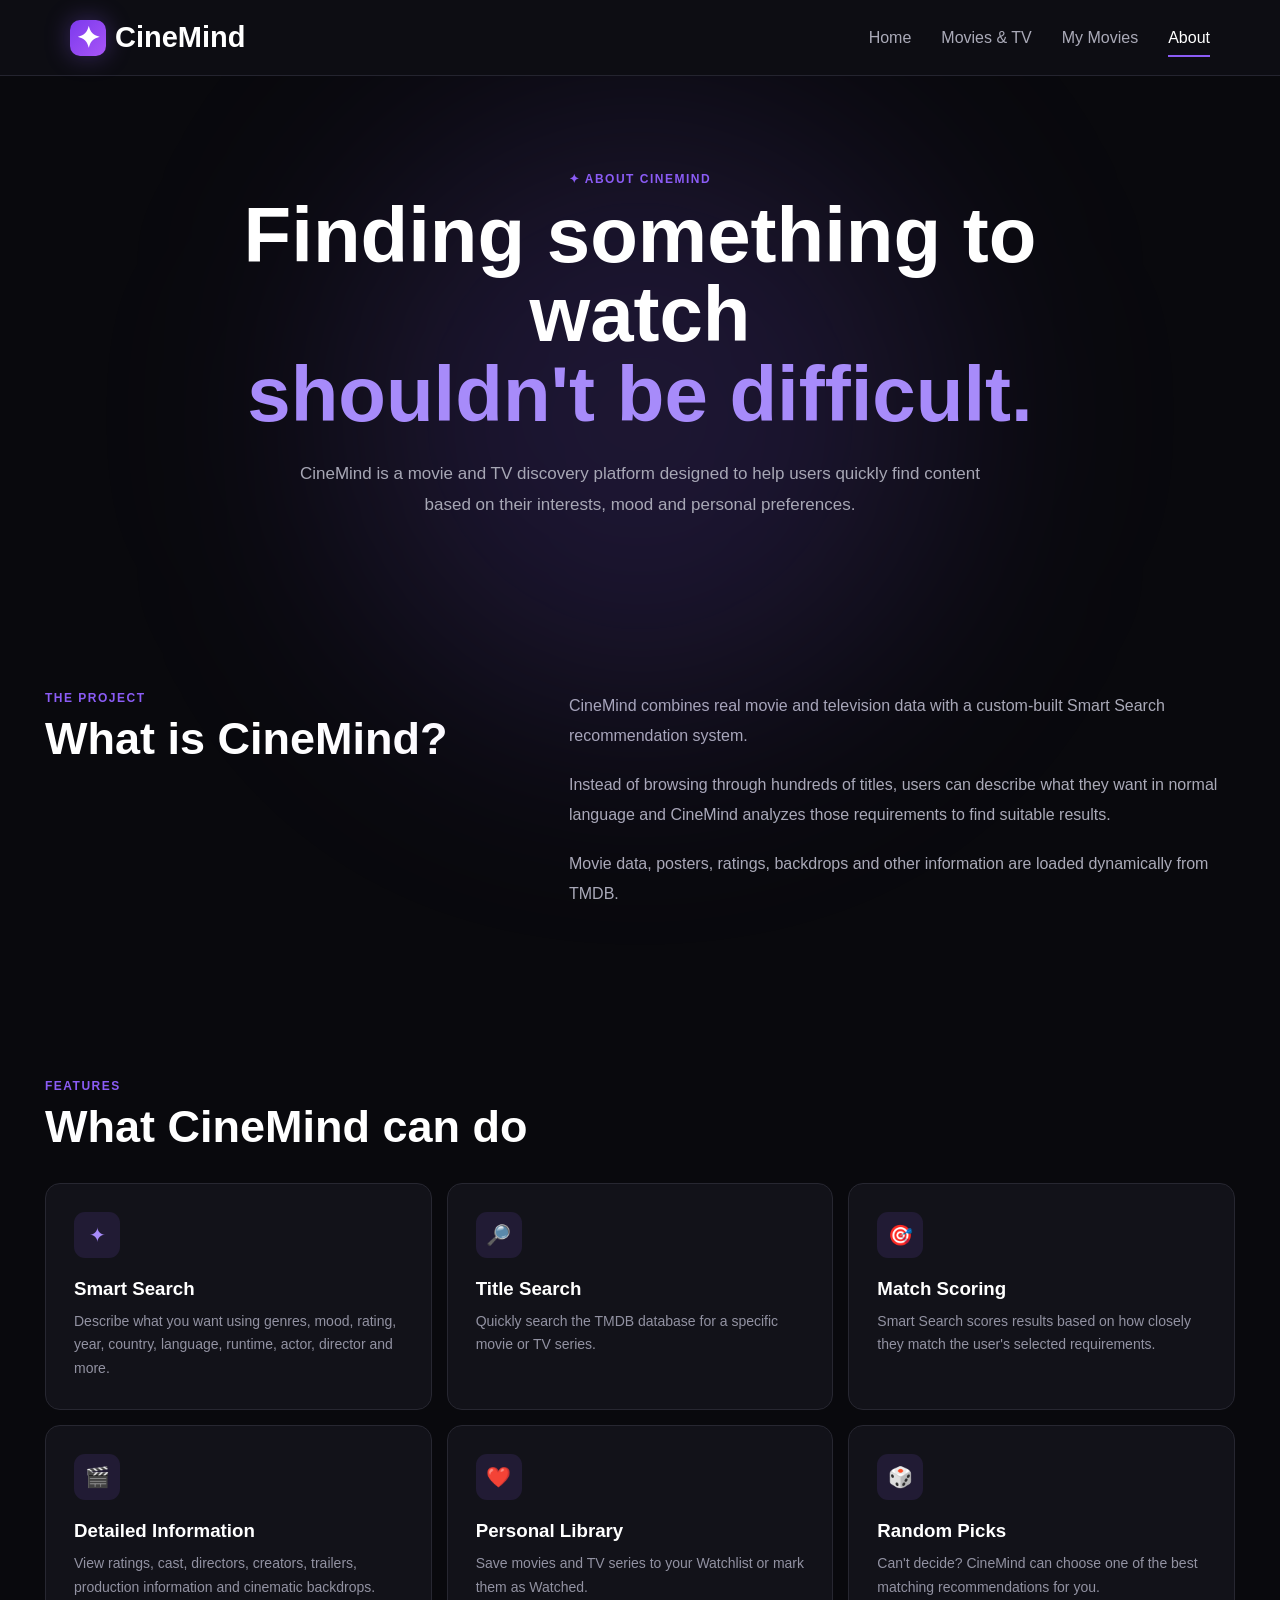
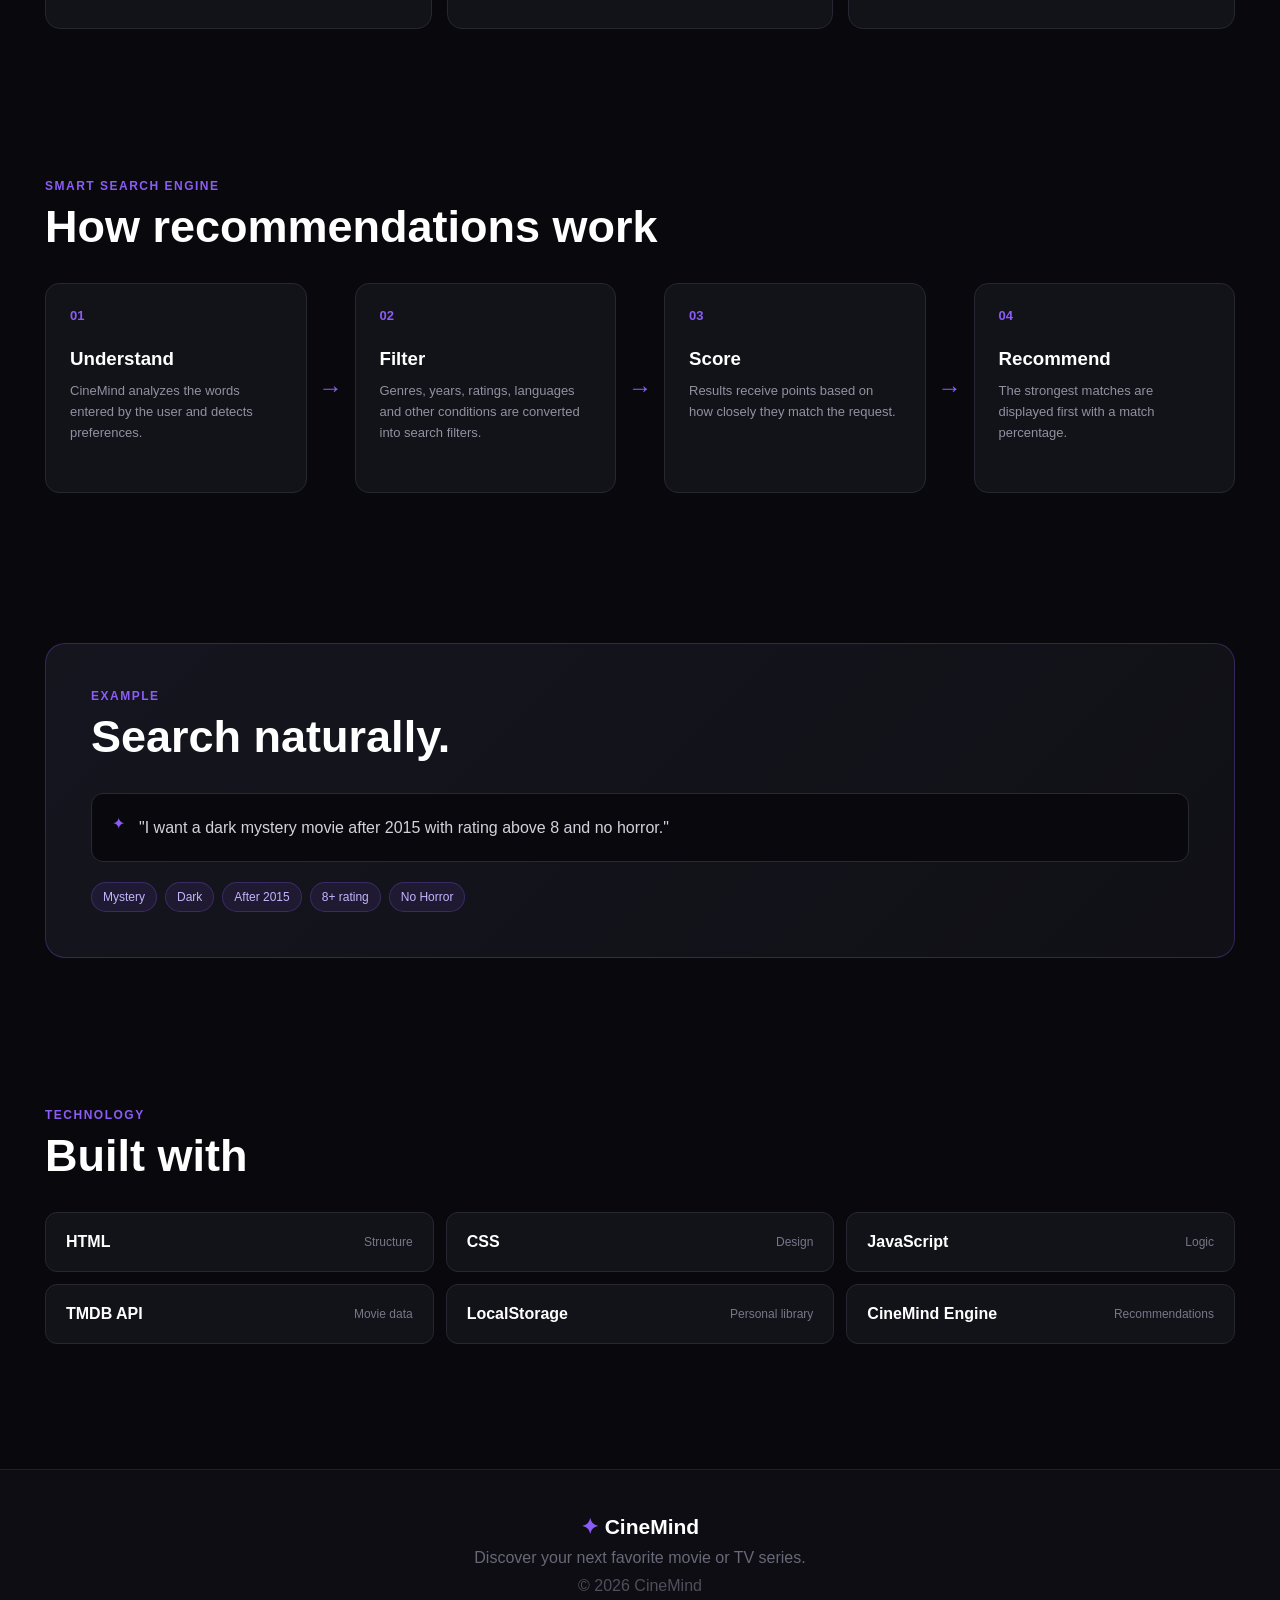
==== about.html @ e7866b2d "Add files via upload" ====
<!DOCTYPE html>
<html lang="en">

<head>

    <meta charset="UTF-8">

    <meta
        name="viewport"
        content="width=device-width, initial-scale=1.0"
    >

    <title>About | CineMind</title>

    <link rel="stylesheet" href="style.css">
    

</head>

<body>

    <header>

        <a
            href="index.html"
            class="logo"
        >

            <span class="logo-icon">
                ✦
            </span>

            CineMind

        </a>


        <nav>

            <a href="index.html">
                Home
            </a>

            <a href="index.html#contentSection">
                Movies & TV
            </a>

            <a href="my-movies.html">
                My Movies
            </a>

            <a
                href="about.html"
                class="active-nav"
            >
                About
            </a>

        </nav>

    </header>


    <main class="new-about-page">

        <!-- HERO -->

        <section class="new-about-hero">

            <div class="about-glow"></div>


            <div class="new-about-hero-content">

                <p class="section-label">
                    ✦ ABOUT CINEMIND
                </p>


                <h1>
                    Finding something to watch

                    <span>
                        shouldn't be difficult.
                    </span>
                </h1>


                <p>
                    CineMind is a movie and TV discovery
                    platform designed to help users quickly
                    find content based on their interests,
                    mood and personal preferences.
                </p>

            </div>

        </section>


        <!-- PROJECT -->

        <section class="about-main-section">

            <div class="about-main-grid">

                <div>

                    <p class="section-label">
                        THE PROJECT
                    </p>

                    <h2>
                        What is CineMind?
                    </h2>

                </div>


                <div class="about-main-text">

                    <p>
                        CineMind combines real movie and
                        television data with a custom-built
                        Smart Search recommendation system.
                    </p>


                    <p>
                        Instead of browsing through hundreds
                        of titles, users can describe what
                        they want in normal language and
                        CineMind analyzes those requirements
                        to find suitable results.
                    </p>


                    <p>
                        Movie data, posters, ratings,
                        backdrops and other information are
                        loaded dynamically from TMDB.
                    </p>

                </div>

            </div>

        </section>


        <!-- FEATURES -->

        <section class="about-features-section">

            <div class="about-section-heading">

                <p class="section-label">
                    FEATURES
                </p>

                <h2>
                    What CineMind can do
                </h2>

            </div>


            <div class="about-feature-grid">

                <div class="about-feature-card">

                    <div class="about-feature-icon">
                        ✦
                    </div>

                    <h3>
                        Smart Search
                    </h3>

                    <p>
                        Describe what you want using genres,
                        mood, rating, year, country, language,
                        runtime, actor, director and more.
                    </p>

                </div>


                <div class="about-feature-card">

                    <div class="about-feature-icon">
                        🔎
                    </div>

                    <h3>
                        Title Search
                    </h3>

                    <p>
                        Quickly search the TMDB database for
                        a specific movie or TV series.
                    </p>

                </div>


                <div class="about-feature-card">

                    <div class="about-feature-icon">
                        🎯
                    </div>

                    <h3>
                        Match Scoring
                    </h3>

                    <p>
                        Smart Search scores results based on
                        how closely they match the user's
                        selected requirements.
                    </p>

                </div>


                <div class="about-feature-card">

                    <div class="about-feature-icon">
                        🎬
                    </div>

                    <h3>
                        Detailed Information
                    </h3>

                    <p>
                        View ratings, cast, directors,
                        creators, trailers, production
                        information and cinematic backdrops.
                    </p>

                </div>


                <div class="about-feature-card">

                    <div class="about-feature-icon">
                        ❤️
                    </div>

                    <h3>
                        Personal Library
                    </h3>

                    <p>
                        Save movies and TV series to your
                        Watchlist or mark them as Watched.
                    </p>

                </div>


                <div class="about-feature-card">

                    <div class="about-feature-icon">
                        🎲
                    </div>

                    <h3>
                        Random Picks
                    </h3>

                    <p>
                        Can't decide? CineMind can choose one
                        of the best matching recommendations
                        for you.
                    </p>

                </div>

            </div>

        </section>


        <!-- ENGINE -->

        <section class="about-engine-section">

            <div class="about-section-heading">

                <p class="section-label">
                    SMART SEARCH ENGINE
                </p>

                <h2>
                    How recommendations work
                </h2>

            </div>


            <div class="engine-flow">

                <div class="engine-step">

                    <span class="engine-number">
                        01
                    </span>

                    <h3>
                        Understand
                    </h3>

                    <p>
                        CineMind analyzes the words entered
                        by the user and detects preferences.
                    </p>

                </div>


                <div class="engine-arrow">
                    →
                </div>


                <div class="engine-step">

                    <span class="engine-number">
                        02
                    </span>

                    <h3>
                        Filter
                    </h3>

                    <p>
                        Genres, years, ratings, languages and
                        other conditions are converted into
                        search filters.
                    </p>

                </div>


                <div class="engine-arrow">
                    →
                </div>


                <div class="engine-step">

                    <span class="engine-number">
                        03
                    </span>

                    <h3>
                        Score
                    </h3>

                    <p>
                        Results receive points based on how
                        closely they match the request.
                    </p>

                </div>


                <div class="engine-arrow">
                    →
                </div>


                <div class="engine-step">

                    <span class="engine-number">
                        04
                    </span>

                    <h3>
                        Recommend
                    </h3>

                    <p>
                        The strongest matches are displayed
                        first with a match percentage.
                    </p>

                </div>

            </div>

        </section>


        <!-- EXAMPLE -->

        <section class="about-example-section">

            <div class="about-example-card">

                <p class="section-label">
                    EXAMPLE
                </p>


                <h2>
                    Search naturally.
                </h2>


                <div class="about-example-query">

                    <span>
                        ✦
                    </span>

                    <p>
                        "I want a dark mystery movie after
                        2015 with rating above 8 and no
                        horror."
                    </p>

                </div>


                <div class="about-example-result">

                    <span>
                        Mystery
                    </span>

                    <span>
                        Dark
                    </span>

                    <span>
                        After 2015
                    </span>

                    <span>
                        8+ rating
                    </span>

                    <span>
                        No Horror
                    </span>

                </div>

            </div>

        </section>


        <!-- TECHNOLOGY -->

        <section class="about-tech-section">

            <div class="about-section-heading">

                <p class="section-label">
                    TECHNOLOGY
                </p>

                <h2>
                    Built with
                </h2>

            </div>


            <div class="about-tech-grid">

                <div>
                    <strong>HTML</strong>
                    <span>Structure</span>
                </div>


                <div>
                    <strong>CSS</strong>
                    <span>Design</span>
                </div>


                <div>
                    <strong>JavaScript</strong>
                    <span>Logic</span>
                </div>


                <div>
                    <strong>TMDB API</strong>
                    <span>Movie data</span>
                </div>


                <div>
                    <strong>LocalStorage</strong>
                    <span>Personal library</span>
                </div>


                <div>
                    <strong>CineMind Engine</strong>
                    <span>Recommendations</span>
                </div>

            </div>

        </section>

    </main>


    <footer>

        <div class="footer-logo">

            <span>✦</span>

            CineMind

        </div>


        <p>
            Discover your next favorite movie or TV series.
        </p>


        <p class="copyright">
            © 2026 CineMind
        </p>

    </footer>


    

</body>

</html>
---- style.css ----
* {
    margin: 0;
    padding: 0;
    box-sizing: border-box;
}


html {
    scroll-behavior: smooth;
}


body {
    font-family: Arial, Helvetica, sans-serif;

    background-color: #09090d;

    color: white;

    min-height: 100vh;
}


/* HEADER */

header {
    min-height: 76px;

    display: flex;

    justify-content: space-between;

    align-items: center;

    padding: 0 70px;

    background-color: #0d0d13;

    border-bottom: 1px solid #24242f;
}


.logo {
    display: flex;

    align-items: center;

    gap: 9px;

    color: white;

    text-decoration: none;

    font-size: 29px;

    font-weight: bold;
}


.logo-icon {
    width: 36px;

    height: 36px;

    display: flex;

    justify-content: center;

    align-items: center;

    border-radius: 10px;

    background:
        linear-gradient(
            135deg,
            #7c3aed,
            #a855f7
        );

    color: white;

    box-shadow:
        0 0 25px
        rgba(139, 92, 246, 0.35);
}


nav {
    display: flex;

    gap: 30px;
}


nav a {
    position: relative;

    color: #aaaaB8;

    text-decoration: none;

    transition: 0.2s;
}


nav a:hover {
    color: white;
}


.active-nav {
    color: white;
}


.active-nav::after {
    content: "";

    position: absolute;

    left: 0;

    bottom: -10px;

    width: 100%;

    height: 2px;

    background-color: #8b5cf6;
}


/* HERO */

.hero {
    position: relative;

    min-height: 610px;

    display: flex;

    justify-content: center;

    align-items: center;

    text-align: center;

    overflow: hidden;

    padding: 60px 20px;

    background:
        linear-gradient(
            to bottom,
            #11111a,
            #09090d
        );
}


.hero-glow,
.library-glow {
    position: absolute;

    width: 800px;

    height: 400px;

    left: 50%;

    top: 60px;

    transform: translateX(-50%);

    background:
        radial-gradient(
            ellipse,
            rgba(124, 58, 237, 0.24),
            transparent 70%
        );

    filter: blur(25px);
}


.hero-content {
    position: relative;

    z-index: 2;

    width: 100%;

    max-width: 900px;
}


.ai-badge {
    display: inline-block;

    padding: 8px 15px;

    margin-bottom: 25px;

    border-radius: 50px;

    border:
        1px solid
        rgba(139, 92, 246, 0.4);

    background:
        rgba(139, 92, 246, 0.08);

    color: #c4b5fd;

    font-size: 13px;

    font-weight: bold;
}


.hero h1 {
    font-size: 58px;

    line-height: 1.05;

    margin-bottom: 25px;
}


.hero h1 span {
    display: block;

    color: #a78bfa;
}


.hero-content > p {
    max-width: 680px;

    margin: 0 auto 35px;

    color: #a4a4b2;

    line-height: 1.6;

    font-size: 18px;
}


/* SEARCH */

.search-box {
    width: 760px;

    max-width: 95%;

    margin: auto;

    display: flex;

    align-items: center;

    padding: 7px;

    border-radius: 16px;

    background-color: #181820;

    border: 1px solid #343442;
}


.search-box:focus-within {
    border-color: #8b5cf6;

    box-shadow:
        0 0 30px
        rgba(139, 92, 246, 0.18);
}


.search-icon {
    margin-left: 15px;

    color: #a78bfa;
}


.search-box input {
    flex: 1;

    padding: 17px;

    border: none;

    outline: none;

    background: transparent;

    color: white;

    font-size: 16px;
}


.search-box button {
    padding: 15px 25px;

    border: none;

    border-radius: 11px;

    background-color: #8b5cf6;

    color: white;

    font-weight: bold;

    cursor: pointer;
}


.search-box button:hover {
    background-color: #7c3aed;
}


.search-example {
    margin-top: 15px !important;

    color: #656574 !important;

    font-size: 13px !important;
}


/* MOVIES */

.movies {
    max-width: 1250px;

    margin: auto;

    padding: 70px 40px 90px;
}


.movies-heading {
    margin-bottom: 30px;
}


.section-label {
    color: #8b5cf6;

    font-size: 12px;

    font-weight: bold;

    letter-spacing: 1.5px;

    margin-bottom: 8px;
}


.movies-heading h2,
.my-library-section h2 {
    font-size: 31px;
}


.movie-list {
    display: flex;

    flex-wrap: wrap;

    gap: 27px;
}


.movie-link {
    color: white;

    text-decoration: none;
}


.movie-card {
    width: 250px;

    overflow: hidden;

    border-radius: 17px;

    background-color: #13131a;

    border: 1px solid #252530;

    transition: 0.3s;
}


.movie-card:hover {
    transform: translateY(-8px);

    border-color: #8b5cf6;
}


.poster-container {
    position: relative;

    height: 365px;

    overflow: hidden;
}


.poster-container img {
    width: 100%;

    height: 100%;

    object-fit: cover;

    transition: 0.4s;
}


.movie-card:hover img {
    transform: scale(1.05);
}


.poster-overlay {
    position: absolute;

    inset: 0;

    background:
        linear-gradient(
            to bottom,
            transparent 60%,
            rgba(0, 0, 0, 0.7)
        );
}


.poster-rating {
    position: absolute;

    top: 12px;

    right: 12px;

    padding: 7px 10px;

    border-radius: 9px;

    background:
        rgba(10, 10, 14, 0.9);

    color: #facc15;

    font-size: 13px;
}


.poster-play {
    position: absolute;

    top: 50%;

    left: 50%;

    transform:
        translate(-50%, -50%);

    width: 55px;

    height: 55px;

    display: flex;

    align-items: center;

    justify-content: center;

    border-radius: 50%;

    background-color: #8b5cf6;

    opacity: 0;

    transition: 0.3s;
}


.movie-card:hover .poster-play {
    opacity: 1;
}


.movie-info {
    padding: 17px;
}


.movie-info h3 {
    margin-bottom: 7px;
}


.genre {
    color: #858594;

    font-size: 13px;

    margin-bottom: 17px;
}


.movie-bottom {
    display: flex;

    justify-content: space-between;

    color: #686877;

    font-size: 13px;
}


/* MOVIE DETAILS */

.movie-details {
    max-width: 1200px;

    margin: auto;

    padding: 60px;
}


.back-button {
    display: inline-block;

    margin-bottom: 30px;

    color: #a78bfa;

    text-decoration: none;
}


.details-container {
    display: flex;

    gap: 45px;

    padding: 35px;

    border-radius: 20px;

    background-color: #15151d;

    border: 1px solid #292936;
}


.details-poster {
    width: 320px;

    height: 480px;

    object-fit: cover;

    border-radius: 15px;

    flex-shrink: 0;
}


.details-info h2 {
    font-size: 44px;

    margin-bottom: 18px;
}


.details-meta {
    display: flex;

    flex-wrap: wrap;

    gap: 20px;

    margin-bottom: 25px;

    color: #aaaabb;
}


.rating {
    color: #facc15;
}


.extra-info {
    padding: 20px;

    margin-bottom: 25px;

    border-radius: 12px;

    background-color: #101016;

    border: 1px solid #252530;

    line-height: 1.8;
}


.extra-info p {
    color: #b9b9c5;
}


.extra-info strong {
    color: white;
}


.overview-title {
    margin-bottom: 12px;
}


.movie-description {
    color: #c4c4cf;

    line-height: 1.75;

    margin-bottom: 30px;
}


.details-buttons {
    display: flex;

    flex-wrap: wrap;

    gap: 12px;
}


.watched-button,
.watchlist-button,
.watch-button,
.imdb-button {
    padding: 14px 20px;

    border-radius: 10px;

    font-size: 15px;

    cursor: pointer;

    transition: 0.2s;
}


.watched-button,
.watchlist-button {
    background-color: #22222e;

    color: white;

    border: 1px solid #3b3b49;
}


.watched-button.active {
    color: #4ade80;

    background-color: #173622;

    border-color: #4ade80;
}


.watchlist-button.active {
    color: #c4b5fd;

    background-color: #241a38;

    border-color: #8b5cf6;
}


.watch-button {
    border: none;

    background-color: #8b5cf6;

    color: white;
}


.imdb-button {
    text-decoration: none;

    background-color: #f5c518;

    color: black;

    font-weight: bold;
}


.action-message {
    min-height: 22px;

    margin-top: 18px;

    color: #a4a4b2;
}


/* MY MOVIES */

.library-hero {
    position: relative;

    min-height: 390px;

    display: flex;

    align-items: center;

    justify-content: center;

    text-align: center;

    overflow: hidden;
}


.library-hero-content {
    position: relative;

    z-index: 2;
}


.library-hero h1 {
    font-size: 52px;

    margin-bottom: 15px;
}


.library-hero-content > p {
    max-width: 550px;

    color: #9292a3;

    line-height: 1.6;
}


.library-stats {
    display: flex;

    justify-content: center;

    gap: 15px;

    margin-top: 35px;
}


.stat-card {
    min-width: 130px;

    padding: 18px 25px;

    display: flex;

    flex-direction: column;

    border-radius: 14px;

    background-color: #181822;

    border: 1px solid #30303d;
}


.stat-number {
    color: #a78bfa;

    font-size: 27px;

    font-weight: bold;
}


.stat-label {
    color: #858594;

    font-size: 13px;
}


.my-library-section {
    max-width: 1250px;

    margin: auto;

    padding: 60px 40px;
}


.my-library-section h2 {
    margin-bottom: 30px;
}


.library-grid {
    display: grid;

    grid-template-columns:
        repeat(
            auto-fill,
            minmax(230px, 1fr)
        );

    gap: 25px;
}


.library-movie-card {
    overflow: hidden;

    border-radius: 17px;

    background-color: #13131a;

    border: 1px solid #252530;

    transition: 0.3s;
}


.library-movie-card:hover {
    transform: translateY(-6px);

    border-color: #8b5cf6;
}


.library-movie-link {
    color: white;

    text-decoration: none;
}


.library-poster {
    position: relative;

    height: 350px;

    overflow: hidden;
}


.library-poster img {
    width: 100%;

    height: 100%;

    object-fit: cover;
}


.library-overlay {
    position: absolute;

    inset: 0;

    background:
        linear-gradient(
            to bottom,
            transparent 60%,
            rgba(0, 0, 0, 0.7)
        );
}


.library-rating {
    position: absolute;

    top: 12px;

    right: 12px;

    padding: 7px 10px;

    border-radius: 8px;

    color: #facc15;

    background-color:
        rgba(10, 10, 14, 0.9);
}


.library-status {
    position: absolute;

    bottom: 12px;

    left: 12px;

    padding: 7px 10px;

    border-radius: 8px;

    font-size: 12px;

    font-weight: bold;
}


.library-status.watched {
    color: #4ade80;

    background-color:
        rgba(20, 83, 45, 0.9);
}


.library-status.watchlist {
    color: #c4b5fd;

    background-color:
        rgba(76, 29, 149, 0.9);
}


.library-movie-info {
    padding: 17px;
}


.library-movie-info h3 {
    margin-bottom: 7px;
}


.library-movie-info p {
    color: #858594;

    font-size: 13px;

    margin-bottom: 15px;
}


.library-meta {
    display: flex;

    justify-content: space-between;

    color: #686877;

    font-size: 13px;
}


.remove-movie-button {
    width: calc(100% - 30px);

    margin: 0 15px 15px;

    padding: 10px;

    border-radius: 9px;

    border: 1px solid #343440;

    background-color: #1b1b24;

    color: #9999a8;

    cursor: pointer;
}


.remove-movie-button:hover {
    color: #ff7777;

    border-color: #ff7777;
}


.library-empty {
    min-height: 220px;

    display: flex;

    flex-direction: column;

    align-items: center;

    justify-content: center;

    text-align: center;

    padding: 35px;

    border-radius: 18px;

    background-color: #101016;

    border: 1px dashed #30303c;
}


.empty-icon {
    width: 50px;

    height: 50px;

    display: flex;

    justify-content: center;

    align-items: center;

    margin-bottom: 17px;

    border-radius: 50%;

    background:
        rgba(139, 92, 246, 0.12);

    color: #a78bfa;

    font-size: 22px;
}


.library-empty h3 {
    margin-bottom: 8px;
}


.library-empty p {
    color: #747483;

    margin-bottom: 20px;
}


.library-empty a {
    padding: 11px 18px;

    border-radius: 9px;

    background-color: #8b5cf6;

    color: white;

    text-decoration: none;
}


/* FOOTER */

footer {
    text-align: center;

    padding: 45px 20px;

    margin-top: 50px;

    border-top: 1px solid #20202a;

    background-color: #0d0d13;

    color: #686877;
}


.footer-logo {
    margin-bottom: 10px;

    color: white;

    font-size: 21px;

    font-weight: bold;
}


.footer-logo span {
    color: #8b5cf6;
}


.copyright {
    margin-top: 10px;

    color: #4f4f5b;
}


/* MOBILE */

@media (max-width: 800px) {

    header {
        padding: 20px;

        flex-direction: column;

        gap: 20px;
    }


    nav {
        flex-wrap: wrap;

        justify-content: center;

        gap: 18px;
    }


    .hero h1 {
        font-size: 40px;
    }


    .search-box {
        flex-wrap: wrap;
    }


    .search-box button {
        width: 100%;

        padding: 15px;
    }


    .movies {
        padding: 50px 20px;
    }


    .movie-list {
        justify-content: center;
    }


    .details-container {
        flex-direction: column;

        align-items: center;
    }


    .details-poster {
        width: 100%;

        max-width: 320px;

        height: auto;
    }


    .movie-details {
        padding: 30px 20px;
    }


    .library-hero h1 {
        font-size: 40px;
    }


    .my-library-section {
        padding: 50px 20px;
    }

}
/* ABOUT PAGE */

.about-hero {
    position: relative;

    min-height: 420px;

    display: flex;

    justify-content: center;

    align-items: center;

    text-align: center;

    overflow: hidden;

    padding: 60px 20px;

    background:
        linear-gradient(
            to bottom,
            #11111a,
            #09090d
        );
}


.about-glow {
    position: absolute;

    width: 750px;

    height: 350px;

    left: 50%;

    top: 40px;

    transform: translateX(-50%);

    background:
        radial-gradient(
            ellipse,
            rgba(124, 58, 237, 0.22),
            transparent 70%
        );

    filter: blur(25px);
}


.about-content {
    position: relative;

    z-index: 2;

    max-width: 800px;
}


.about-content h1 {
    font-size: 52px;

    margin-bottom: 20px;
}


.about-content p {
    color: #a4a4b2;

    font-size: 18px;

    line-height: 1.7;
}


.about-section {
    max-width: 1100px;

    margin: auto;

    padding: 70px 40px;

    display: grid;

    grid-template-columns:
        repeat(
            2,
            1fr
        );

    gap: 25px;
}


.about-card {
    padding: 30px;

    background-color: #13131a;

    border: 1px solid #252530;

    border-radius: 17px;

    transition: 0.3s;
}


.about-card:hover {
    transform: translateY(-5px);

    border-color: #8b5cf6;

    box-shadow:
        0 15px 40px
        rgba(0, 0, 0, 0.3);
}


.about-card h2 {
    margin-bottom: 15px;

    font-size: 24px;
}


.about-card p {
    color: #9c9cab;

    line-height: 1.7;

    margin-bottom: 12px;
}


@media (max-width: 800px) {

    .about-content h1 {
        font-size: 40px;
    }

    .about-section {
        grid-template-columns: 1fr;

        padding: 50px 20px;
    }

}
.tmdb-link-button {
    display: inline-block;
    text-decoration: none;
    background-color: #0ea5e9;
    color: white;
}

.tmdb-link-button:hover {
    background-color: #0284c7;
    transform: translateY(-2px);
}
.back-to-popular {
    padding: 10px 15px;

    background-color: #181820;

    color: #c4b5fd;

    border: 1px solid #343442;

    border-radius: 9px;

    cursor: pointer;

    transition: 0.2s;
}


.back-to-popular:hover {
    background-color: #242431;

    border-color: #8b5cf6;
}


.search-empty {
    width: 100%;

    padding: 50px;

    text-align: center;

    background-color: #13131a;

    border: 1px dashed #30303c;

    border-radius: 16px;
}


.search-empty h3 {
    margin-bottom: 10px;

    font-size: 22px;
}


.search-empty p {
    color: #858594;
}


.no-poster {
    width: 100%;

    height: 100%;

    display: flex;

    justify-content: center;

    align-items: center;

    background-color: #1a1a23;

    color: #777786;
}
.genre-section {
    padding-top: 35px;
    padding-bottom: 55px;
}


.genre-section + .genre-section {
    border-top:
        1px solid
        rgba(255, 255, 255, 0.04);
}


.search-results-section {
    padding-bottom: 40px;
}
/* =========================
   SEE MORE BUTTON
========================= */

.see-more-button {
    color: #c4b5fd;

    text-decoration: none;

    font-size: 14px;

    font-weight: 600;

    padding: 9px 14px;

    border: 1px solid #343442;

    border-radius: 9px;

    background-color: #15151c;

    transition: 0.2s;
}


.see-more-button:hover {
    background-color: #242431;

    border-color: #8b5cf6;

    color: white;

    transform: translateY(-2px);
}


/* =========================
   GENRE PAGE
========================= */

.genre-page {
    max-width: 1300px;

    margin: auto;

    padding: 120px 30px 80px;
}


.genre-page-heading {
    margin-top: 35px;

    margin-bottom: 40px;
}


.genre-page-heading h1 {
    margin: 5px 0 10px;

    font-size: 42px;
}


.genre-page-heading p {
    color: #9292a3;
}


.genre-movie-grid {
    display: grid;

    grid-template-columns:
        repeat(5, 1fr);

    gap: 28px 20px;
}


/* =========================
   RESPONSIVE
========================= */

@media (max-width: 1100px) {

    .genre-movie-grid {
        grid-template-columns:
            repeat(4, 1fr);
    }

}


@media (max-width: 850px) {

    .genre-movie-grid {
        grid-template-columns:
            repeat(3, 1fr);
    }

}


@media (max-width: 600px) {

    .genre-page {
        padding-left: 18px;

        padding-right: 18px;
    }


    .genre-page-heading h1 {
        font-size: 32px;
    }


    .genre-movie-grid {
        grid-template-columns:
            repeat(2, 1fr);
    }


    .see-more-button {
        font-size: 12px;

        padding: 8px 10px;
    }

}
/* =========================
   SEE MORE UNDER MOVIES
========================= */

.see-more-container {
    width: 100%;

    display: flex;

    justify-content: flex-end;

    margin-top: 24px;
}


.see-more-button {
    display: inline-flex;

    align-items: center;

    justify-content: center;

    padding: 10px 18px;

    background-color: #15151c;

    color: #c4b5fd;

    border: 1px solid #343442;

    border-radius: 10px;

    text-decoration: none;

    font-size: 14px;

    font-weight: 600;

    cursor: pointer;

    transition:
        background-color 0.2s,
        border-color 0.2s,
        transform 0.2s,
        color 0.2s;
}


.see-more-button:hover {
    background-color: #242431;

    border-color: #8b5cf6;

    color: white;

    transform: translateY(-2px);
}
/* =========================
   MOVIES / TV SWITCH
========================= */

.content-switch-section {
    max-width: 1300px;

    margin: 0 auto;

    padding: 40px 30px 10px;
}


.content-switch {
    display: flex;

    justify-content: center;

    gap: 12px;

    padding: 7px;

    width: fit-content;

    margin: 0 auto;

    background-color: #121219;

    border: 1px solid #292934;

    border-radius: 14px;
}


.content-switch-button {
    border: none;

    outline: none;

    padding: 12px 25px;

    border-radius: 10px;

    background-color: transparent;

    color: #858594;

    font-size: 15px;

    font-weight: 600;

    cursor: pointer;

    transition: 0.25s;
}


.content-switch-button:hover {
    color: white;

    background-color: #1c1c25;
}


.content-switch-button.active {
    color: white;

    background-color: #8b5cf6;

    box-shadow:
        0 5px 20px
        rgba(139, 92, 246, 0.25);
}


/* =========================
   TV BADGE
========================= */

.tv-badge {
    display: inline-block;

    margin-bottom: 14px;

    padding: 6px 11px;

    border-radius: 7px;

    background-color:
        rgba(139, 92, 246, 0.12);

    border:
        1px solid
        rgba(139, 92, 246, 0.3);

    color: #c4b5fd;

    font-size: 12px;

    font-weight: 700;

    letter-spacing: 1px;
}


/* =========================
   MOBILE SWITCH
========================= */

@media (max-width: 600px) {

    .content-switch-section {
        padding-left: 18px;

        padding-right: 18px;
    }


    .content-switch {
        width: 100%;
    }


    .content-switch-button {
        flex: 1;

        padding-left: 10px;

        padding-right: 10px;

        font-size: 13px;
    }

}
/* =========================
   LIBRARY FILTERS
========================= */

.library-filter-container {
    display: flex;

    justify-content: center;

    gap: 10px;

    width: fit-content;

    margin: 35px auto 50px;

    padding: 6px;

    background-color: #121219;

    border: 1px solid #292934;

    border-radius: 14px;
}


.library-filter-button {
    border: none;

    outline: none;

    padding: 11px 20px;

    border-radius: 9px;

    background-color: transparent;

    color: #8d8d9d;

    font-size: 14px;

    font-weight: 600;

    cursor: pointer;

    transition: 0.2s;
}


.library-filter-button:hover {
    background-color: #1e1e27;

    color: white;
}


.library-filter-button.active {
    background-color: #8b5cf6;

    color: white;

    box-shadow:
        0 5px 18px
        rgba(139, 92, 246, 0.25);
}


/* MOVIE / TV LABEL */

.library-type {
    margin-bottom: 7px !important;

    color: #a78bfa !important;

    font-size: 11px !important;

    font-weight: 700;

    letter-spacing: 0.7px;

    text-transform: uppercase;
}


/* MOBILE */

@media (max-width: 600px) {

    .library-filter-container {
        width: calc(100% - 36px);

        margin-left: 18px;

        margin-right: 18px;
    }


    .library-filter-button {
        flex: 1;

        padding-left: 7px;

        padding-right: 7px;

        font-size: 12px;
    }

}
/* ==================================================
   MY MOVIES - FIXED LAYOUT
================================================== */

.library-page {
    max-width: 1300px;
    margin: 0 auto;
    padding: 120px 30px 90px;
}


/* HEADER */

.library-header {
    text-align: center;
    max-width: 750px;
    margin: 0 auto;
}

.library-header h1 {
    margin: 8px 0 12px;
    font-size: 46px;
    line-height: 1.1;
}

.library-header > p:last-child {
    color: #9292a3;
    font-size: 16px;
    line-height: 1.6;
}


/* =========================
   STATS
========================= */

.library-stats {
    display: flex;
    justify-content: center;
    align-items: center;

    gap: 15px;

    margin-top: 35px;
}


.library-stat {
    min-width: 130px;

    padding: 18px 25px;

    text-align: center;

    background-color: #121219;

    border: 1px solid #292934;

    border-radius: 14px;
}


.library-stat span {
    display: block;

    margin-bottom: 5px;

    font-size: 28px;

    font-weight: 700;

    color: #a78bfa;
}


.library-stat p {
    margin: 0;

    color: #aaaaba;

    font-size: 14px;
}


/* =========================
   FILTER
========================= */

.library-filter-container {
    display: flex;

    justify-content: center;

    gap: 10px;

    width: fit-content;

    margin: 30px auto 65px;

    padding: 6px;

    background-color: #121219;

    border: 1px solid #292934;

    border-radius: 14px;
}


.library-filter-button {
    border: none;

    padding: 11px 20px;

    border-radius: 9px;

    background: transparent;

    color: #9292a3;

    font-size: 14px;

    font-weight: 600;

    cursor: pointer;

    transition: 0.2s;
}


.library-filter-button:hover {
    color: white;

    background-color: #1e1e27;
}


.library-filter-button.active {
    color: white;

    background-color: #8b5cf6;

    box-shadow:
        0 5px 20px
        rgba(139, 92, 246, 0.25);
}


/* =========================
   SECTIONS
========================= */

.library-section {
    margin-bottom: 80px;
}


.library-section-heading {
    margin-bottom: 25px;
}


.library-section-heading h2 {
    margin-top: 5px;

    font-size: 30px;
}


/* =========================
   CARDS GRID
========================= */

.library-movie-list {
    display: grid;

    grid-template-columns:
        repeat(5, minmax(0, 1fr));

    gap: 25px 18px;

    width: 100%;
}


/* =========================
   CARD
========================= */

.library-movie-card {
    min-width: 0;

    overflow: hidden;

    background-color: #121219;

    border: 1px solid #24242e;

    border-radius: 14px;

    transition: 0.25s;
}


.library-movie-card:hover {
    transform: translateY(-5px);

    border-color:
        rgba(139, 92, 246, 0.55);

    box-shadow:
        0 15px 35px
        rgba(0, 0, 0, 0.25);
}


.library-movie-link {
    display: block;

    color: inherit;

    text-decoration: none;
}


/* =========================
   POSTER
========================= */

.library-poster {
    position: relative;

    width: 100%;

    aspect-ratio: 2 / 3;

    overflow: hidden;

    background-color: #191921;
}


.library-poster img {
    display: block;

    width: 100%;

    height: 100%;

    object-fit: cover;

    transition: 0.3s;
}


.library-movie-card:hover
.library-poster img {
    transform: scale(1.04);
}


.library-overlay {
    position: absolute;

    inset: 0;

    background:
        linear-gradient(
            to top,
            rgba(0, 0, 0, 0.55),
            transparent 45%
        );

    pointer-events: none;
}


/* =========================
   RATING
========================= */

.library-rating {
    position: absolute;

    top: 10px;

    right: 10px;

    padding: 6px 9px;

    background-color:
        rgba(8, 8, 12, 0.88);

    border-radius: 8px;

    color: #ffd54a;

    font-size: 13px;

    font-weight: 700;
}


/* =========================
   WATCHED / WATCHLIST BADGE
========================= */

.library-status {
    position: absolute;

    bottom: 10px;

    left: 10px;

    padding: 6px 9px;

    border-radius: 7px;

    font-size: 11px;

    font-weight: 700;

    backdrop-filter: blur(8px);
}


.library-status.watched {
    color: #d8cbff;

    background-color:
        rgba(139, 92, 246, 0.8);
}


.library-status.watchlist {
    color: white;

    background-color:
        rgba(25, 25, 35, 0.9);
}


/* =========================
   MOVIE INFO
========================= */

.library-movie-info {
    padding: 14px 14px 10px;
}


.library-type {
    margin: 0 0 7px !important;

    color: #a78bfa !important;

    font-size: 10px !important;

    font-weight: 700;

    letter-spacing: 0.7px;

    text-transform: uppercase;
}


.library-movie-info h3 {
    margin: 0 0 7px;

    overflow: hidden;

    color: white;

    font-size: 16px;

    line-height: 1.3;

    white-space: nowrap;

    text-overflow: ellipsis;
}


.library-movie-info > p:not(.library-type) {
    margin: 0;

    overflow: hidden;

    color: #858594;

    font-size: 12px;

    white-space: nowrap;

    text-overflow: ellipsis;
}


.library-meta {
    display: flex;

    justify-content: space-between;

    gap: 8px;

    margin-top: 12px;

    color: #a1a1ae;

    font-size: 11px;
}


/* =========================
   REMOVE BUTTON
========================= */

.remove-movie-button {
    width: calc(100% - 28px);

    margin: 5px 14px 14px;

    padding: 9px;

    border: 1px solid #343442;

    border-radius: 8px;

    background-color: #181820;

    color: #a6a6b3;

    font-size: 12px;

    cursor: pointer;

    transition: 0.2s;
}


.remove-movie-button:hover {
    color: #ff9b9b;

    background-color:
        rgba(239, 68, 68, 0.08);

    border-color:
        rgba(239, 68, 68, 0.45);
}


/* =========================
   EMPTY
========================= */

.library-empty {
    min-height: 150px;

    display: flex;

    align-items: center;

    justify-content: center;

    padding: 30px;

    text-align: center;

    background-color: #111118;

    border: 1px dashed #30303c;

    border-radius: 14px;
}


.library-empty h3 {
    margin-bottom: 8px;
}


.library-empty p {
    color: #858594;
}


/* =========================
   RESPONSIVE
========================= */

@media (max-width: 1100px) {

    .library-movie-list {
        grid-template-columns:
            repeat(4, minmax(0, 1fr));
    }

}


@media (max-width: 850px) {

    .library-movie-list {
        grid-template-columns:
            repeat(3, minmax(0, 1fr));
    }

}


@media (max-width: 650px) {

    .library-page {
        padding:
            100px 18px 70px;
    }


    .library-header h1 {
        font-size: 35px;
    }


    .library-movie-list {
        grid-template-columns:
            repeat(2, minmax(0, 1fr));

        gap: 18px 12px;
    }


    .library-filter-container {
        width: 100%;
    }


    .library-filter-button {
        flex: 1;

        padding-left: 5px;

        padding-right: 5px;

        font-size: 12px;
    }


    .library-stat {
        min-width: 110px;

        padding:
            14px 16px;
    }

}
/* ==================================================
   TITLE / SMART SEARCH SWITCH
================================================== */

.search-mode-switch {
    display: flex;

    justify-content: center;

    gap: 8px;

    width: fit-content;

    margin: 28px auto 14px;

    padding: 5px;

    background-color: #111118;

    border: 1px solid #292934;

    border-radius: 12px;
}


.search-mode-button {
    padding: 9px 16px;

    border: none;

    border-radius: 8px;

    background: transparent;

    color: #8d8d9d;

    font-size: 13px;

    font-weight: 600;

    cursor: pointer;

    transition: 0.2s;
}


.search-mode-button:hover {
    color: white;

    background-color: #1d1d26;
}


.search-mode-button.active {
    color: white;

    background-color: #8b5cf6;

    box-shadow:
        0 4px 18px
        rgba(139, 92, 246, 0.25);
}


/* ==================================================
   SMART SEARCH INFO
================================================== */

.smart-search-info {
    margin-bottom: 25px;

    padding: 14px 18px;

    background:
        rgba(139, 92, 246, 0.08);

    border:
        1px solid
        rgba(139, 92, 246, 0.25);

    border-radius: 10px;

    color: #b8b8c8;

    font-size: 14px;
}


.smart-search-info strong {
    color: #c4b5fd;
}


/* MOBILE */

@media (max-width: 600px) {

    .search-mode-switch {
        width: 100%;
    }


    .search-mode-button {
        flex: 1;

        padding-left: 8px;

        padding-right: 8px;

        font-size: 12px;
    }

}
/* ==================================================
   SMART SEARCH RESULT ACTIONS
================================================== */

.search-result-actions {
    display: flex;
    align-items: center;
    gap: 10px;
}


/* ==================================================
   RANDOM PICK BUTTON
================================================== */

.random-pick-button {
    display: inline-flex;

    align-items: center;

    justify-content: center;

    padding: 10px 16px;

    border: 1px solid
        rgba(139, 92, 246, 0.45);

    border-radius: 9px;

    background:
        rgba(139, 92, 246, 0.12);

    color: #c4b5fd;

    font-size: 14px;

    font-weight: 600;

    cursor: pointer;

    transition: 0.2s;
}


.random-pick-button:hover {
    color: white;

    background-color: #8b5cf6;

    border-color: #8b5cf6;

    transform: translateY(-2px);
}


/* ==================================================
   MATCH BADGE
================================================== */

.match-badge {
    position: absolute;

    left: 10px;

    top: 10px;

    padding: 6px 9px;

    border-radius: 8px;

    background:
        rgba(139, 92, 246, 0.92);

    color: white;

    font-size: 11px;

    font-weight: 700;

    box-shadow:
        0 5px 15px
        rgba(0, 0, 0, 0.25);

    z-index: 3;
}


/* ==================================================
   MOBILE
================================================== */

@media (max-width: 650px) {

    .search-result-actions {
        width: 100%;

        flex-direction: column;

        align-items: stretch;

        margin-top: 15px;
    }


    .random-pick-button,
    .back-to-popular {
        width: 100%;
    }

}
/* ==================================================
   NEW MOVIE / TV DETAIL PAGE
================================================== */

.details-page {
    padding-bottom: 80px;
}


.details-backdrop {
    position: relative;

    width: 100%;

    height: 440px;

    background-position: center;

    background-size: cover;

    background-repeat: no-repeat;
}


.details-backdrop-overlay {
    position: absolute;

    inset: 0;

    background:
        linear-gradient(
            to bottom,
            rgba(9, 9, 13, 0.25),
            rgba(9, 9, 13, 0.75) 70%,
            #09090d 100%
        );
}


.details-back-button {
    position: absolute;

    top: 35px;

    left: max(
        5%,
        calc((100% - 1250px) / 2)
    );

    z-index: 2;

    padding: 10px 15px;

    border-radius: 9px;

    background:
        rgba(10, 10, 15, 0.65);

    border:
        1px solid
        rgba(255, 255, 255, 0.12);

    backdrop-filter: blur(10px);

    color: white;

    text-decoration: none;

    transition: 0.2s;
}


.details-back-button:hover {
    background:
        rgba(139, 92, 246, 0.85);
}


.details-main {
    position: relative;

    z-index: 3;

    max-width: 1250px;

    margin:
        -170px auto
        0;

    padding:
        0 30px;

    display: grid;

    grid-template-columns:
        280px 1fr;

    gap: 45px;

    align-items: end;
}


.details-poster-wrapper {
    width: 100%;
}


.details-poster {
    display: block;

    width: 100%;

    aspect-ratio: 2 / 3;

    object-fit: cover;

    border-radius: 16px;

    box-shadow:
        0 20px 55px
        rgba(0, 0, 0, 0.55);
}


.details-content {
    padding-bottom: 15px;
}


.details-type-badge {
    display: inline-flex;

    margin-bottom: 15px;

    padding: 7px 11px;

    border-radius: 8px;

    background:
        rgba(139, 92, 246, 0.12);

    border:
        1px solid
        rgba(139, 92, 246, 0.3);

    color: #c4b5fd;

    font-size: 12px;

    font-weight: 700;

    letter-spacing: 1px;
}


.details-content h1 {
    margin:
        0 0 15px;

    color: white;

    font-size:
        clamp(
            36px,
            5vw,
            64px
        );

    line-height: 1;
}


.details-meta {
    display: flex;

    align-items: center;

    flex-wrap: wrap;

    gap: 10px;

    margin-bottom: 18px;

    color: #b3b3c2;
}


.details-genres {
    display: flex;

    flex-wrap: wrap;

    gap: 8px;

    margin-bottom: 22px;
}


.details-genres span {
    padding:
        6px 10px;

    border-radius: 20px;

    background:
        #17171f;

    border:
        1px solid #2a2a35;

    color: #d0d0db;

    font-size: 13px;
}


.details-description {
    max-width: 850px;

    color: #b8b8c5;

    font-size: 16px;

    line-height: 1.75;

    margin-bottom: 28px;
}


.details-info-grid {
    display: grid;

    grid-template-columns:
        repeat(
            3,
            minmax(0, 1fr)
        );

    gap: 10px;

    margin-bottom: 25px;
}


.details-info-box {
    padding:
        13px 15px;

    border-radius: 10px;

    background:
        rgba(
            20,
            20,
            28,
            0.7
        );

    border:
        1px solid
        #292933;

    display: flex;

    flex-direction: column;

    gap: 5px;
}


.details-info-label {
    color: #777789;

    font-size: 11px;

    text-transform: uppercase;

    letter-spacing: 0.8px;
}


.details-info-box strong {
    color: #eeeef4;

    font-size: 14px;
}


.details-buttons {
    display: flex;

    flex-wrap: wrap;

    gap: 10px;
}


.details-action-button,
.details-primary-button,
.tmdb-external-button {
    min-height: 43px;

    display: inline-flex;

    align-items: center;

    justify-content: center;

    padding:
        10px 17px;

    border-radius: 9px;

    font-weight: 600;

    cursor: pointer;

    text-decoration: none;

    transition: 0.2s;
}


.details-action-button {
    border:
        1px solid #32323e;

    background:
        #15151d;

    color: white;
}


.details-action-button:hover,
.details-action-button.active {
    border-color:
        #8b5cf6;

    background:
        rgba(
            139,
            92,
            246,
            0.15
        );

    color: #c4b5fd;
}


.details-primary-button {
    border:
        1px solid #8b5cf6;

    background:
        #8b5cf6;

    color: white;
}


.details-primary-button:hover {
    transform:
        translateY(-2px);

    box-shadow:
        0 8px 25px
        rgba(
            139,
            92,
            246,
            0.3
        );
}


.details-action-message {
    min-height: 20px;

    margin-top: 13px;

    color: #a78bfa;

    font-size: 13px;
}


/* ==================================================
   DETAIL SECTIONS
================================================== */

.details-section {
    max-width: 1250px;

    margin:
        75px auto 0;

    padding:
        0 30px;
}


.details-section-heading {
    margin-bottom: 22px;
}


.details-section-heading h2 {
    margin: 3px 0 0;

    color: white;

    font-size: 28px;
}


/* ==================================================
   CAST
================================================== */

.cast-grid {
    display: grid;

    grid-template-columns:
        repeat(
            6,
            minmax(0, 1fr)
        );

    gap: 15px;
}


.cast-card {
    overflow: hidden;

    border-radius: 13px;

    background:
        #121219;

    border:
        1px solid #252530;
}


.cast-card img {
    display: block;

    width: 100%;

    aspect-ratio: 2 / 3;

    object-fit: cover;
}


.cast-card-info {
    padding: 12px;
}


.cast-card-info strong {
    display: block;

    margin-bottom: 5px;

    color: white;

    font-size: 14px;
}


.cast-card-info span {
    color: #858596;

    font-size: 12px;
}


/* ==================================================
   PRODUCTION
================================================== */

.production-grid {
    display: grid;

    grid-template-columns:
        repeat(
            4,
            minmax(0, 1fr)
        );

    gap: 12px;
}


.production-card {
    padding: 20px;

    border-radius: 12px;

    background:
        #121219;

    border:
        1px solid #262630;

    display: flex;

    flex-direction: column;

    gap: 8px;
}


.production-card span {
    color: #777788;

    font-size: 12px;

    text-transform: uppercase;

    letter-spacing: 0.7px;
}


.production-card strong {
    color: #ededf4;

    font-size: 15px;

    line-height: 1.5;
}


.details-bottom {
    max-width: 1250px;

    margin:
        45px auto 0;

    padding:
        0 30px;

    display: flex;

    justify-content: flex-end;
}


.tmdb-external-button {
    border:
        1px solid #30303c;

    background:
        #15151d;

    color: #b5b5c4;
}


.tmdb-external-button:hover {
    border-color:
        #8b5cf6;

    color: white;
}


/* ==================================================
   DETAIL RESPONSIVE
================================================== */

@media (max-width: 1000px) {

    .cast-grid {
        grid-template-columns:
            repeat(
                3,
                1fr
            );
    }


    .production-grid {
        grid-template-columns:
            repeat(
                2,
                1fr
            );
    }

}


@media (max-width: 750px) {

    .details-backdrop {
        height: 310px;
    }


    .details-main {
        margin-top:
            -80px;

        grid-template-columns:
            1fr;

        align-items: start;
    }


    .details-poster-wrapper {
        width: 190px;
    }


    .details-info-grid {
        grid-template-columns:
            repeat(
                2,
                1fr
            );
    }

}


@media (max-width: 550px) {

    .details-main,
    .details-section,
    .details-bottom {
        padding-left: 18px;
        padding-right: 18px;
    }


    .details-content h1 {
        font-size: 36px;
    }


    .details-info-grid,
    .production-grid {
        grid-template-columns:
            1fr;
    }


    .cast-grid {
        grid-template-columns:
            repeat(
                2,
                1fr
            );
    }


    .details-buttons {
        flex-direction: column;
    }


    .details-buttons > * {
        width: 100%;
    }

}
/* ==================================================
   FEATURED MOVIE / TV
================================================== */

.featured-wrapper {
    width: 100%;

    max-width: 1300px;

    margin:
        20px auto
        75px;

    padding:
        0 30px;
}


.featured-section {
    position: relative;

    min-height: 500px;

    overflow: hidden;

    border-radius: 22px;

    background:
        #111118;

    border:
        1px solid #272732;

    box-shadow:
        0 30px 80px
        rgba(0, 0, 0, 0.35);
}


.featured-background {
    position: absolute;

    inset: 0;

    background-position:
        center;

    background-size:
        cover;

    background-repeat:
        no-repeat;

    transform:
        scale(1.01);

    transition:
        background-image 0.4s ease;
}


.featured-overlay {
    position: absolute;

    inset: 0;

    background:
        linear-gradient(
            90deg,
            rgba(7, 7, 11, 0.98) 0%,
            rgba(7, 7, 11, 0.9) 27%,
            rgba(7, 7, 11, 0.55) 58%,
            rgba(7, 7, 11, 0.18) 100%
        );
}


.featured-overlay::after {
    content: "";

    position: absolute;

    inset: 0;

    background:
        linear-gradient(
            0deg,
            rgba(9, 9, 13, 0.85) 0%,
            transparent 45%
        );
}


.featured-content {
    position: relative;

    z-index: 2;

    width: 58%;

    min-height: 500px;

    display: flex;

    flex-direction: column;

    justify-content: center;

    padding:
        55px 60px;
}


.featured-label {
    margin:
        0 0 14px;

    color:
        #a78bfa;

    font-size: 12px;

    font-weight: 800;

    letter-spacing: 1.5px;
}


.featured-content h2 {
    margin:
        0 0 18px;

    color:
        #ffffff;

    font-size:
        clamp(
            38px,
            5vw,
            66px
        );

    line-height: 1.02;
}


.featured-meta {
    display: flex;

    align-items: center;

    flex-wrap: wrap;

    gap: 9px;

    margin-bottom: 20px;

    color:
        #d2d2dc;

    font-size: 14px;
}


.featured-dot {
    color:
        #666678;
}


.featured-overview {
    max-width: 680px;

    margin:
        0 0 28px;

    color:
        #b5b5c2;

    font-size: 15px;

    line-height: 1.75;

    display: -webkit-box;

    -webkit-line-clamp: 4;

    -webkit-box-orient:
        vertical;

    overflow: hidden;
}


.featured-buttons {
    display: flex;

    flex-wrap: wrap;

    gap: 10px;
}


.featured-main-button,
.featured-secondary-button {
    min-height: 45px;

    padding:
        11px 18px;

    border-radius: 10px;

    font-size: 14px;

    font-weight: 700;

    display: inline-flex;

    align-items: center;

    justify-content: center;

    cursor: pointer;

    transition:
        0.2s;

    text-decoration: none;
}


.featured-main-button {
    border:
        1px solid #8b5cf6;

    background:
        #8b5cf6;

    color:
        white;
}


.featured-main-button:hover {
    transform:
        translateY(-2px);

    box-shadow:
        0 9px 28px
        rgba(139, 92, 246, 0.35);
}


.featured-secondary-button {
    border:
        1px solid
        rgba(255, 255, 255, 0.16);

    background:
        rgba(15, 15, 22, 0.7);

    backdrop-filter:
        blur(8px);

    color:
        white;
}


.featured-secondary-button:hover {
    background:
        rgba(255, 255, 255, 0.12);

    transform:
        translateY(-2px);
}


/* FEATURED MOBILE */

@media (max-width: 850px) {

    .featured-section {
        min-height:
            540px;
    }


    .featured-overlay {
        background:
            linear-gradient(
                0deg,
                rgba(7, 7, 11, 1) 0%,
                rgba(7, 7, 11, 0.94) 30%,
                rgba(7, 7, 11, 0.42) 100%
            );
    }


    .featured-content {
        width: 100%;

        min-height:
            540px;

        justify-content:
            flex-end;

        padding:
            35px;
    }

}


@media (max-width: 550px) {

    .featured-wrapper {
        padding:
            0 18px;
    }


    .featured-section {
        min-height:
            500px;

        border-radius:
            16px;
    }


    .featured-content {
        min-height:
            500px;

        padding:
            25px;
    }


    .featured-content h2 {
        font-size:
            35px;
    }


    .featured-buttons {
        flex-direction:
            column;
    }


    .featured-buttons > * {
        width: 100%;
    }

}
/* ==================================================
   NEW ABOUT PAGE
================================================== */

.new-about-page {
    overflow: hidden;
}


.new-about-hero {
    position: relative;

    min-height: 540px;

    display: flex;

    align-items: center;

    justify-content: center;

    padding:
        90px 30px;
}


.new-about-hero-content {
    position: relative;

    z-index: 2;

    max-width: 900px;

    margin: auto;

    text-align: center;
}


.new-about-hero h1 {
    margin:
        10px 0
        25px;

    color: white;

    font-size:
        clamp(
            44px,
            7vw,
            78px
        );

    line-height: 1.02;
}


.new-about-hero h1 span {
    display: block;

    color:
        #a78bfa;
}


.new-about-hero-content > p:last-child {
    max-width: 700px;

    margin:
        0 auto;

    color:
        #a7a7b5;

    font-size: 17px;

    line-height: 1.8;
}


.about-glow {
    position: absolute;

    width: 600px;

    height: 600px;

    border-radius: 50%;

    background:
        rgba(139, 92, 246, 0.16);

    filter:
        blur(120px);

    pointer-events:
        none;
}


/* MAIN */

.about-main-section,
.about-features-section,
.about-engine-section,
.about-example-section,
.about-tech-section {
    max-width: 1250px;

    margin:
        0 auto;

    padding:
        75px 30px;
}


.about-main-grid {
    display: grid;

    grid-template-columns:
        0.8fr 1.2fr;

    gap: 80px;
}


.about-main-grid h2,
.about-section-heading h2,
.about-example-card h2 {
    margin:
        6px 0 0;

    color: white;

    font-size:
        clamp(
            30px,
            4vw,
            45px
        );
}


.about-main-text p {
    color:
        #aaaab8;

    line-height: 1.85;

    font-size: 16px;

    margin:
        0 0 20px;
}


/* FEATURES */

.about-section-heading {
    margin-bottom: 30px;
}


.about-feature-grid {
    display: grid;

    grid-template-columns:
        repeat(
            3,
            1fr
        );

    gap: 15px;
}


.about-feature-card {
    padding: 28px;

    border-radius: 15px;

    border:
        1px solid #272731;

    background:
        #121219;

    transition:
        0.25s;
}


.about-feature-card:hover {
    transform:
        translateY(-5px);

    border-color:
        rgba(139, 92, 246, 0.5);

    box-shadow:
        0 20px 45px
        rgba(0, 0, 0, 0.2);
}


.about-feature-icon {
    width: 46px;

    height: 46px;

    border-radius: 11px;

    display: flex;

    align-items: center;

    justify-content: center;

    margin-bottom: 20px;

    background:
        rgba(139, 92, 246, 0.12);

    color:
        #a78bfa;

    font-size: 20px;
}


.about-feature-card h3 {
    color: white;

    margin:
        0 0 10px;
}


.about-feature-card p {
    color:
        #9292a2;

    line-height: 1.7;

    margin: 0;

    font-size: 14px;
}


/* ENGINE */

.engine-flow {
    display: grid;

    grid-template-columns:
        1fr auto
        1fr auto
        1fr auto
        1fr;

    gap: 12px;

    align-items: center;
}


.engine-step {
    min-height: 210px;

    padding: 24px;

    border-radius: 14px;

    background:
        #121219;

    border:
        1px solid #272731;
}


.engine-number {
    display: block;

    margin-bottom: 25px;

    color:
        #8b5cf6;

    font-size: 13px;

    font-weight: 800;
}


.engine-step h3 {
    margin:
        0 0 10px;

    color:
        white;
}


.engine-step p {
    margin: 0;

    color:
        #9191a0;

    font-size: 13px;

    line-height: 1.65;
}


.engine-arrow {
    color:
        #8b5cf6;

    font-size: 24px;
}


/* EXAMPLE */

.about-example-card {
    padding:
        45px;

    border-radius:
        20px;

    background:
        linear-gradient(
            135deg,
            #15151f,
            #101016
        );

    border:
        1px solid
        rgba(139, 92, 246, 0.28);
}


.about-example-query {
    margin:
        30px 0
        20px;

    display: flex;

    gap: 14px;

    align-items:
        flex-start;

    padding: 20px;

    border-radius: 12px;

    background:
        #09090d;

    border:
        1px solid #292934;
}


.about-example-query span {
    color:
        #8b5cf6;
}


.about-example-query p {
    margin: 0;

    color:
        #d2d2dc;

    line-height: 1.7;
}


.about-example-result {
    display: flex;

    flex-wrap: wrap;

    gap: 8px;
}


.about-example-result span {
    padding:
        7px 11px;

    border-radius:
        20px;

    color:
        #c4b5fd;

    background:
        rgba(139, 92, 246, 0.1);

    border:
        1px solid
        rgba(139, 92, 246, 0.25);

    font-size: 12px;
}


/* TECHNOLOGY */

.about-tech-grid {
    display: grid;

    grid-template-columns:
        repeat(
            3,
            1fr
        );

    gap: 12px;
}


.about-tech-grid > div {
    padding:
        20px;

    border-radius:
        12px;

    background:
        #121219;

    border:
        1px solid #272731;

    display: flex;

    justify-content:
        space-between;

    align-items:
        center;
}


.about-tech-grid strong {
    color:
        white;
}


.about-tech-grid span {
    color:
        #777788;

    font-size:
        12px;
}


/* ABOUT RESPONSIVE */

@media (max-width: 900px) {

    .about-feature-grid {
        grid-template-columns:
            repeat(
                2,
                1fr
            );
    }


    .engine-flow {
        grid-template-columns:
            1fr 1fr;
    }


    .engine-arrow {
        display: none;
    }

}


@media (max-width: 650px) {

    .about-main-section,
    .about-features-section,
    .about-engine-section,
    .about-example-section,
    .about-tech-section {
        padding:
            55px 18px;
    }


    .about-main-grid {
        grid-template-columns:
            1fr;

        gap: 25px;
    }


    .about-feature-grid,
    .engine-flow,
    .about-tech-grid {
        grid-template-columns:
            1fr;
    }


    .about-example-card {
        padding: 25px;
    }

}
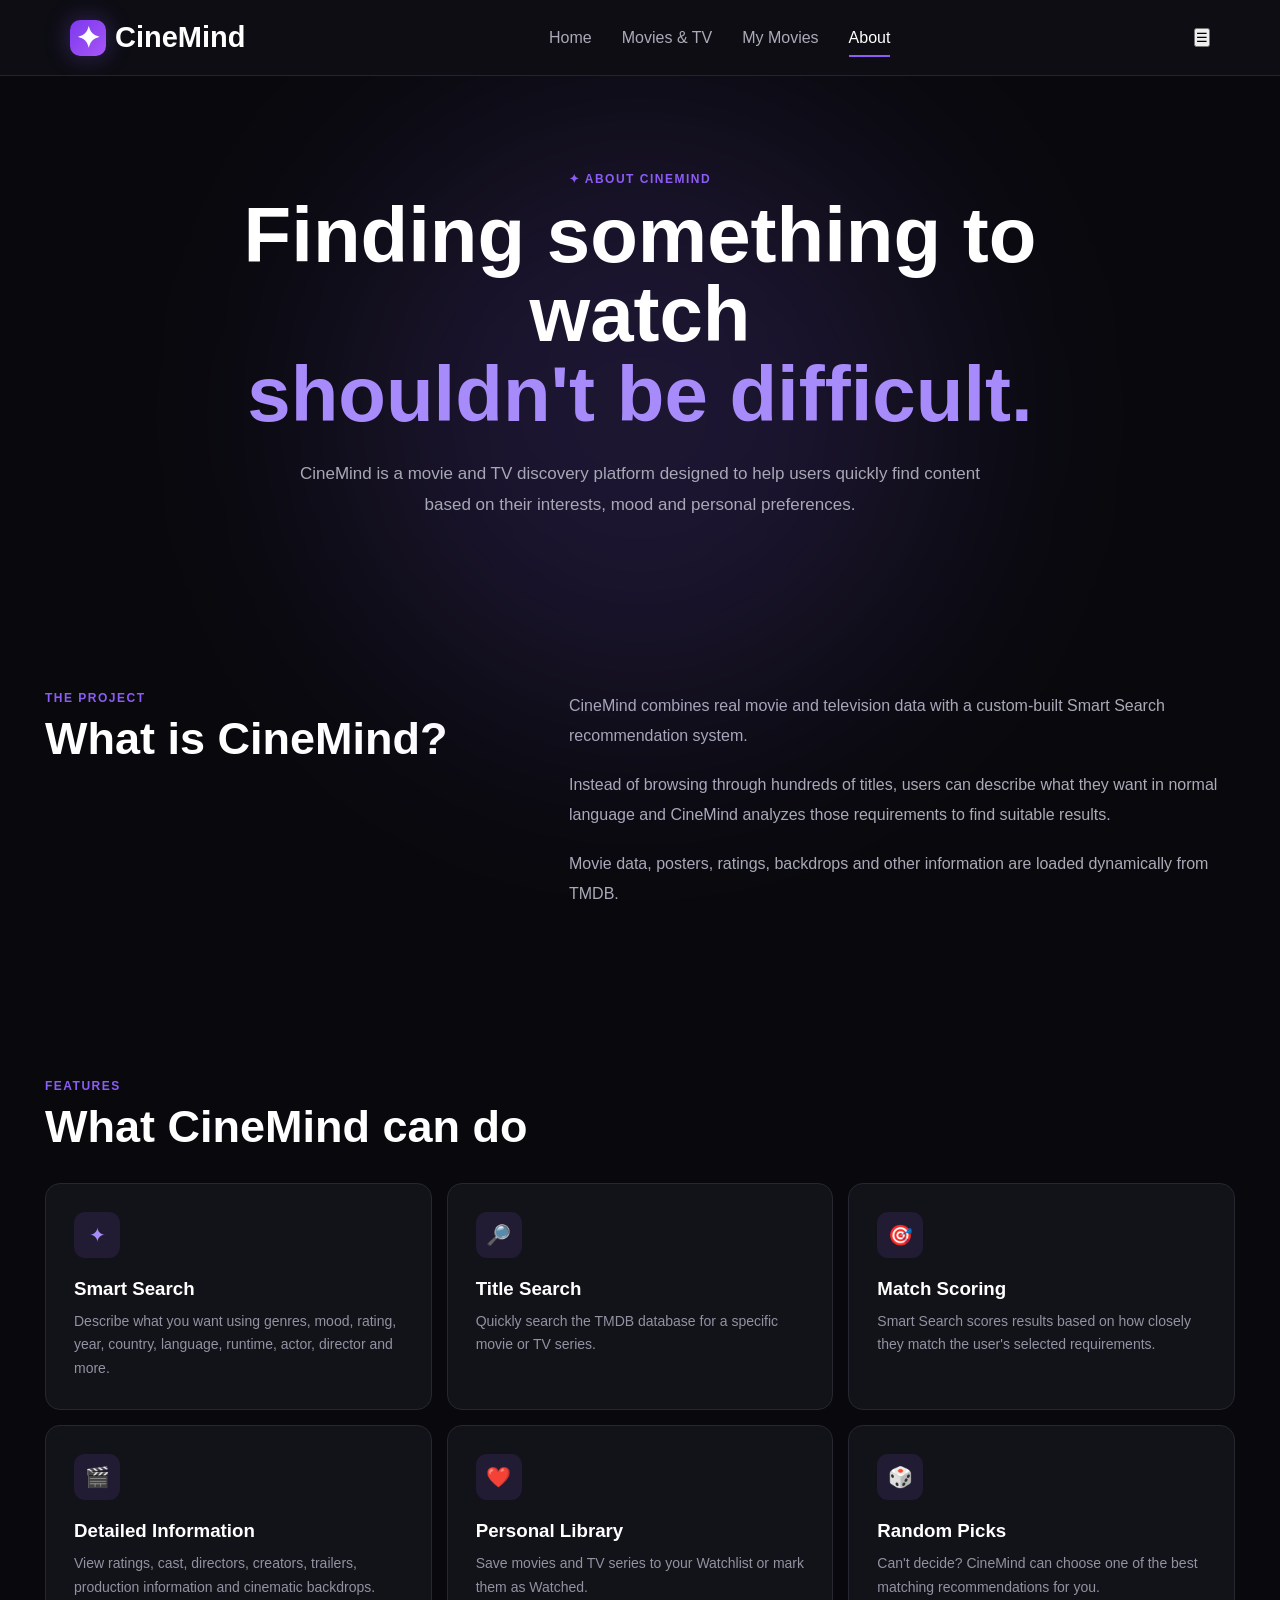
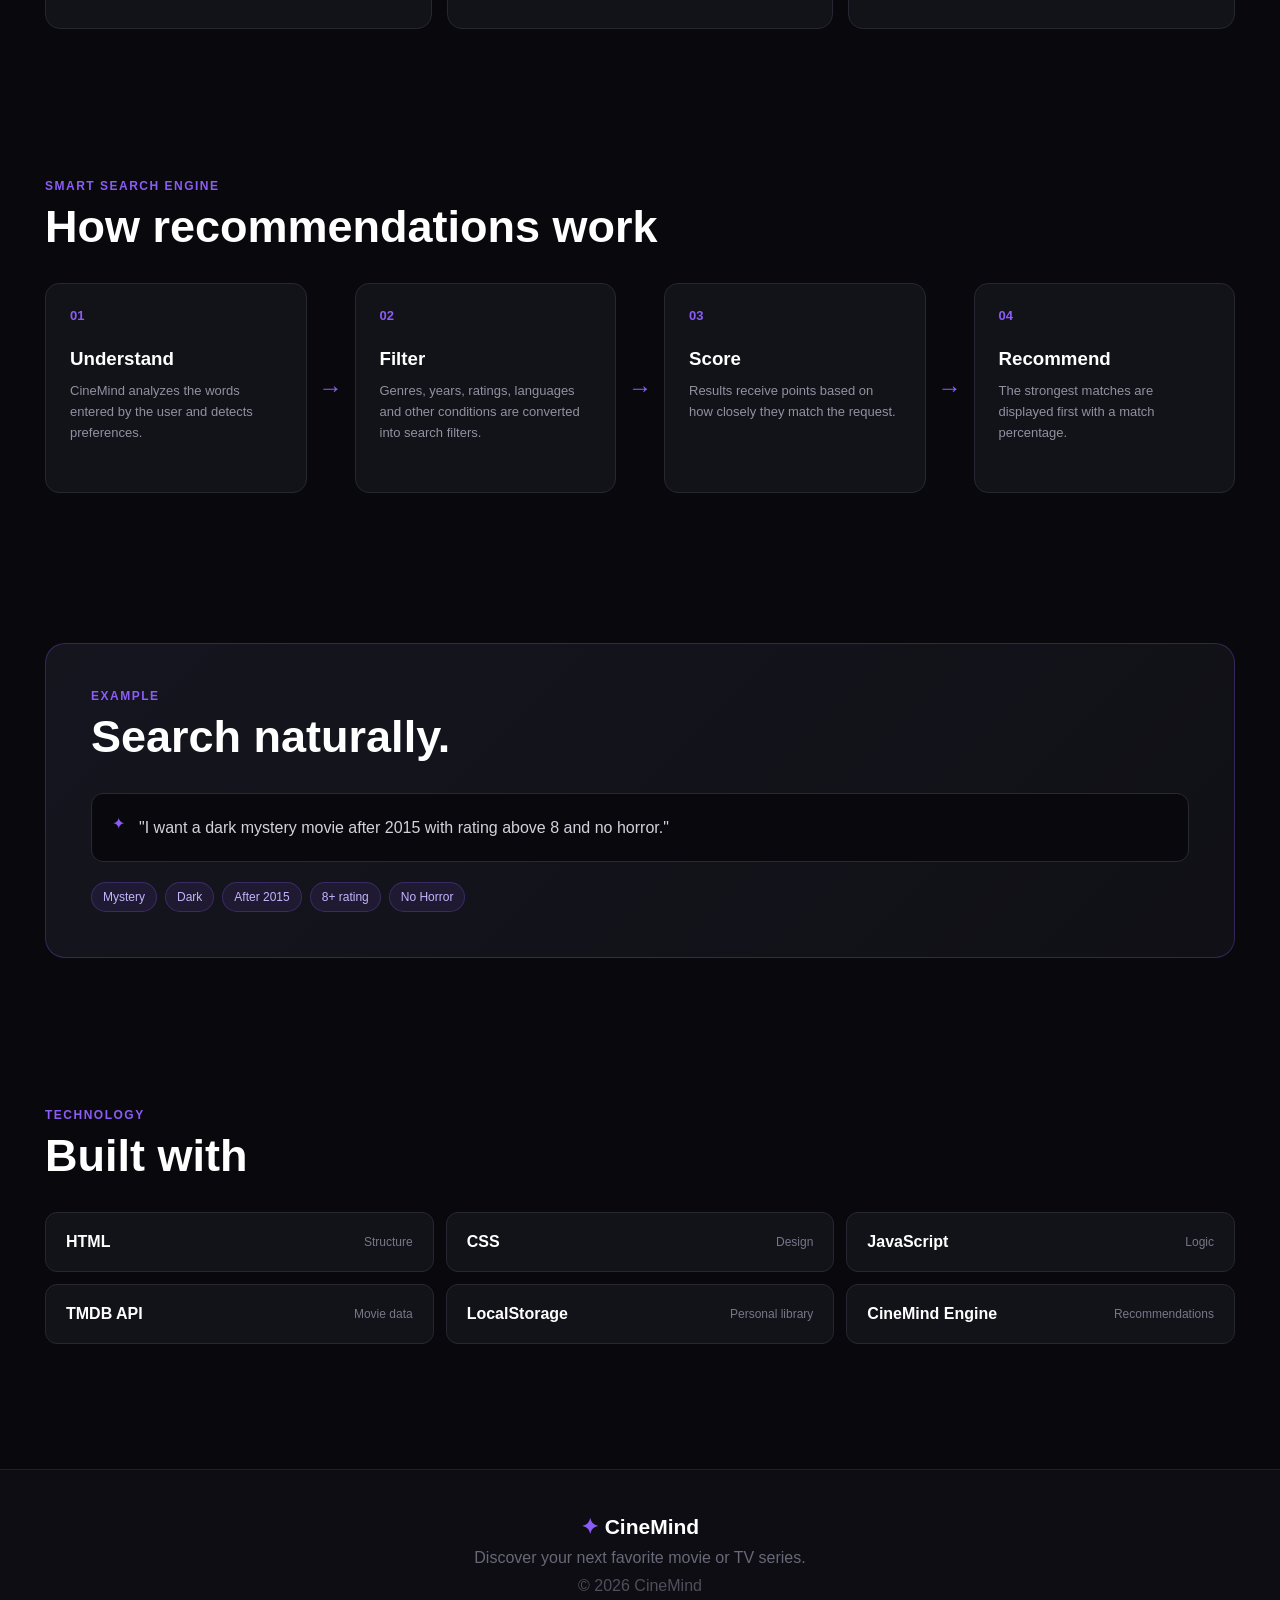
==== commit 0ca77788: "Add files via upload" ====
--- a/about.html
+++ b/about.html
@@ -13,6 +13,7 @@
     <title>About | CineMind</title>
 
     <link rel="stylesheet" href="style.css">
+    <link rel="stylesheet" href="mobile.css">
     
 
 </head>
@@ -536,6 +537,7 @@
         </p>
 
     </footer>
+    <script src="mobile.js"></script>
 
 
     
--- a/mobile.css
+++ b/mobile.css
@@ -0,0 +1,1097 @@
+/* ==================================================
+   CINEMIND - MOBILE VERSION
+   Работи само на екрани до 768px
+================================================== */
+
+@media (max-width: 768px) {
+
+    html,
+    body {
+        width: 100%;
+        overflow-x: hidden;
+    }
+
+
+    /* ==================================================
+       HEADER + MOBILE MENU
+    ================================================== */
+
+    header {
+        position: relative;
+
+        min-height: 68px;
+
+        padding: 0 18px;
+
+        z-index: 1000;
+    }
+
+
+    .logo {
+        font-size: 23px;
+
+        gap: 8px;
+    }
+
+
+    .logo-icon {
+        width: 32px;
+
+        height: 32px;
+
+        border-radius: 9px;
+
+        font-size: 15px;
+    }
+
+
+    .mobile-menu-button {
+        width: 42px;
+
+        height: 42px;
+
+        display: flex;
+
+        align-items: center;
+
+        justify-content: center;
+
+        border: 1px solid #30303c;
+
+        border-radius: 10px;
+
+        background: #17171f;
+
+        color: white;
+
+        font-size: 23px;
+
+        cursor: pointer;
+    }
+
+
+    header nav {
+        position: absolute;
+
+        top: calc(100% + 1px);
+
+        left: 0;
+
+        right: 0;
+
+        display: flex;
+
+        flex-direction: column;
+
+        gap: 0;
+
+        padding: 8px 18px 18px;
+
+        background: #0d0d13;
+
+        border-bottom: 1px solid #292934;
+
+        transform: translateY(-12px);
+
+        opacity: 0;
+
+        visibility: hidden;
+
+        pointer-events: none;
+
+        transition:
+            opacity 0.2s,
+            transform 0.2s,
+            visibility 0.2s;
+    }
+
+
+    header nav.mobile-nav-open {
+        transform: translateY(0);
+
+        opacity: 1;
+
+        visibility: visible;
+
+        pointer-events: auto;
+    }
+
+
+    header nav a {
+        width: 100%;
+
+        padding: 15px 10px;
+
+        border-bottom: 1px solid #1e1e27;
+
+        font-size: 15px;
+    }
+
+
+    header nav a:last-child {
+        border-bottom: none;
+    }
+
+
+    header nav .active-nav::after {
+        display: none;
+    }
+
+
+    header nav .active-nav {
+        color: #a78bfa;
+    }
+
+
+    /* ==================================================
+       HOME HERO
+    ================================================== */
+
+    .hero {
+        min-height: auto;
+
+        padding: 65px 18px 55px;
+    }
+
+
+    .hero-glow {
+        width: 420px;
+
+        height: 300px;
+
+        top: 20px;
+    }
+
+
+    .ai-badge {
+        margin-bottom: 18px;
+
+        padding: 7px 12px;
+
+        font-size: 11px;
+    }
+
+
+    .hero h1 {
+        font-size: 38px;
+
+        line-height: 1.05;
+
+        margin-bottom: 20px;
+    }
+
+
+    .hero-content > p {
+        font-size: 15px;
+
+        line-height: 1.6;
+
+        margin-bottom: 27px;
+    }
+
+
+    /* ==================================================
+       SEARCH MODES
+    ================================================== */
+
+    .search-mode-switch {
+        width: 100%;
+
+        display: grid;
+
+        grid-template-columns: 1fr 1fr;
+
+        gap: 7px;
+
+        padding: 5px;
+    }
+
+
+    .search-mode-button {
+        width: 100%;
+
+        padding: 11px 5px;
+
+        font-size: 12px;
+    }
+
+
+    /* ==================================================
+       SEARCH BAR
+    ================================================== */
+
+    .search-box {
+        width: 100%;
+
+        max-width: 100%;
+
+        display: grid;
+
+        grid-template-columns: auto 1fr;
+
+        padding: 8px;
+
+        border-radius: 14px;
+    }
+
+
+    .search-icon {
+        margin-left: 8px;
+    }
+
+
+    .search-box input {
+        min-width: 0;
+
+        padding: 14px 10px;
+
+        font-size: 16px;
+    }
+
+
+    .search-box button {
+        grid-column: 1 / -1;
+
+        width: 100%;
+
+        margin-top: 6px;
+
+        padding: 13px;
+
+        border-radius: 10px;
+    }
+
+
+    .search-example {
+        padding: 0 10px;
+
+        line-height: 1.5;
+    }
+
+
+    /* ==================================================
+       MOVIES / TV SWITCH
+    ================================================== */
+
+    .content-switch-section {
+        padding:
+            28px 18px
+            5px;
+    }
+
+
+    .content-switch {
+        width: 100%;
+
+        gap: 6px;
+
+        padding: 5px;
+    }
+
+
+    .content-switch-button {
+        flex: 1;
+
+        padding: 11px 5px;
+
+        font-size: 13px;
+    }
+
+
+    /* ==================================================
+       MOVIE SECTIONS
+    ================================================== */
+
+    .movies {
+        padding:
+            48px 18px
+            60px;
+    }
+
+
+    .genre-section {
+        padding-left: 18px;
+
+        padding-right: 18px;
+    }
+
+
+    .movies-heading {
+        margin-bottom: 20px;
+    }
+
+
+    .movies-heading h2 {
+        font-size: 25px;
+    }
+
+
+    .movie-list {
+        display: grid;
+
+        grid-template-columns:
+            repeat(
+                2,
+                minmax(0, 1fr)
+            );
+
+        gap: 18px 11px;
+
+        width: 100%;
+    }
+
+
+    .movie-link {
+        width: 100%;
+
+        min-width: 0;
+    }
+
+
+    .movie-card {
+        width: 100%;
+
+        border-radius: 13px;
+    }
+
+
+    .poster-container {
+        width: 100%;
+
+        height: auto;
+
+        aspect-ratio: 2 / 3;
+    }
+
+
+    .poster-container img {
+        width: 100%;
+
+        height: 100%;
+
+        object-fit: cover;
+    }
+
+
+    .movie-info {
+        padding: 11px;
+    }
+
+
+    .movie-info h3 {
+        font-size: 13px;
+
+        line-height: 1.3;
+
+        white-space: nowrap;
+
+        overflow: hidden;
+
+        text-overflow: ellipsis;
+    }
+
+
+    .genre {
+        font-size: 11px;
+    }
+
+
+    .movie-bottom {
+        font-size: 11px;
+    }
+
+
+    .see-more-container {
+        margin-top: 18px;
+    }
+
+
+    .see-more-button {
+        padding: 9px 12px;
+
+        font-size: 12px;
+    }
+
+
+    /* ==================================================
+       SEARCH RESULTS
+    ================================================== */
+
+    .search-results-section {
+        padding-left: 18px;
+
+        padding-right: 18px;
+    }
+
+
+    .search-result-actions {
+        flex-direction: column;
+
+        align-items: stretch;
+    }
+
+
+    .random-pick-button {
+        width: 100%;
+    }
+
+
+    /* ==================================================
+       FEATURED MOVIE
+    ================================================== */
+
+    .featured-wrapper {
+        padding:
+            0 18px;
+    }
+
+
+    .featured-section {
+        min-height: 480px;
+
+        border-radius: 15px;
+    }
+
+
+    .featured-background {
+        background-position: center;
+    }
+
+
+    .featured-overlay {
+        background:
+            linear-gradient(
+                to top,
+                #09090d 3%,
+                rgba(9, 9, 13, 0.93) 34%,
+                rgba(9, 9, 13, 0.38) 100%
+            );
+    }
+
+
+    .featured-content {
+        min-height: 480px;
+
+        width: 100%;
+
+        justify-content: flex-end;
+
+        padding: 24px 20px;
+    }
+
+
+    .featured-content h2 {
+        font-size: 31px;
+
+        line-height: 1.05;
+    }
+
+
+    .featured-meta {
+        flex-wrap: wrap;
+
+        font-size: 12px;
+    }
+
+
+    .featured-overview {
+        max-width: 100%;
+
+        font-size: 13px;
+
+        line-height: 1.55;
+
+        display: -webkit-box;
+
+        -webkit-line-clamp: 4;
+
+        -webkit-box-orient: vertical;
+
+        overflow: hidden;
+    }
+
+
+    .featured-buttons {
+        display: grid;
+
+        grid-template-columns: 1fr;
+
+        width: 100%;
+
+        gap: 9px;
+    }
+
+
+    .featured-buttons > * {
+        width: 100%;
+    }
+
+
+    /* ==================================================
+       GENRE PAGES
+    ================================================== */
+
+    .genre-page {
+        padding:
+            75px 18px
+            65px;
+    }
+
+
+    .genre-page-header,
+    .genre-page-heading {
+        margin-bottom: 25px;
+    }
+
+
+    .genre-page-heading h1,
+    .genre-page-header h1 {
+        font-size: 31px;
+    }
+
+
+    .genre-page-grid,
+    .genre-movie-grid {
+        display: grid;
+
+        grid-template-columns:
+            repeat(
+                2,
+                minmax(0, 1fr)
+            );
+
+        gap: 18px 11px;
+    }
+
+
+    /* ==================================================
+       MY MOVIES
+    ================================================== */
+
+    .library-page {
+        padding:
+            75px 18px
+            65px;
+    }
+
+
+    .library-header h1 {
+        font-size: 34px;
+    }
+
+
+    .library-header > p:last-child {
+        font-size: 14px;
+    }
+
+
+    .library-stats {
+        display: grid;
+
+        grid-template-columns:
+            repeat(
+                3,
+                1fr
+            );
+
+        gap: 8px;
+
+        width: 100%;
+    }
+
+
+    .library-stat,
+    .library-stat-card {
+        min-width: 0;
+
+        padding: 13px 6px;
+
+        border-radius: 11px;
+    }
+
+
+    .library-stat span,
+    .library-stat-card span {
+        font-size: 22px;
+    }
+
+
+    .library-filter-container {
+        width: 100%;
+
+        display: grid;
+
+        grid-template-columns:
+            repeat(
+                3,
+                1fr
+            );
+
+        gap: 5px;
+    }
+
+
+    .library-filter-button {
+        min-width: 0;
+
+        padding:
+            10px 3px;
+
+        font-size: 12px;
+    }
+
+
+    .library-movie-list {
+        grid-template-columns:
+            repeat(
+                2,
+                minmax(0, 1fr)
+            );
+
+        gap:
+            18px
+            11px;
+    }
+
+
+    .library-movie-info {
+        padding: 10px;
+    }
+
+
+    .library-movie-info h3 {
+        font-size: 13px;
+
+        white-space: nowrap;
+
+        overflow: hidden;
+
+        text-overflow: ellipsis;
+    }
+
+
+    /* ==================================================
+       TMDB MOVIE / TV DETAIL PAGE
+    ================================================== */
+
+    .details-page {
+        padding-bottom: 55px;
+    }
+
+
+    .details-backdrop {
+        height: 270px;
+    }
+
+
+    .details-back-button {
+        top: 18px;
+
+        left: 18px;
+
+        padding: 9px 12px;
+
+        font-size: 12px;
+    }
+
+
+    .details-main {
+        margin-top: -62px;
+
+        padding:
+            0 18px;
+
+        display: grid;
+
+        grid-template-columns: 1fr;
+
+        gap: 25px;
+
+        align-items: start;
+    }
+
+
+    .details-poster-wrapper {
+        width: 155px;
+    }
+
+
+    .details-content {
+        padding-bottom: 0;
+    }
+
+
+    .details-content h1 {
+        font-size: 34px;
+
+        line-height: 1.05;
+    }
+
+
+    .details-description {
+        font-size: 14px;
+
+        line-height: 1.65;
+
+        margin-bottom: 22px;
+    }
+
+
+    .details-meta {
+        gap: 7px;
+
+        font-size: 13px;
+    }
+
+
+    .details-genres span {
+        font-size: 11px;
+
+        padding: 5px 9px;
+    }
+
+
+    .details-info-grid {
+        grid-template-columns:
+            repeat(
+                2,
+                minmax(0, 1fr)
+            );
+
+        gap: 8px;
+    }
+
+
+    .details-info-box {
+        padding: 11px;
+    }
+
+
+    .details-info-box strong {
+        font-size: 13px;
+    }
+
+
+    .details-buttons {
+        display: grid;
+
+        grid-template-columns: 1fr;
+
+        width: 100%;
+    }
+
+
+    .details-buttons > * {
+        width: 100%;
+    }
+
+
+    /* ==================================================
+       DETAIL SECTIONS
+    ================================================== */
+
+    .details-section,
+    .watch-section,
+    .details-bottom {
+        padding-left: 18px;
+
+        padding-right: 18px;
+    }
+
+
+    .details-section {
+        margin-top: 55px;
+    }
+
+
+    .details-section-heading h2,
+    .watch-heading h2 {
+        font-size: 24px;
+    }
+
+
+    /* ==================================================
+       CAST
+    ================================================== */
+
+    .cast-grid {
+        grid-template-columns:
+            repeat(
+                2,
+                minmax(0, 1fr)
+            );
+
+        gap: 11px;
+    }
+
+
+    .cast-card-info {
+        padding: 10px;
+    }
+
+
+    .cast-card-info strong {
+        font-size: 12px;
+    }
+
+
+    .cast-card-info span {
+        font-size: 11px;
+    }
+
+
+    /* ==================================================
+       PRODUCTION
+    ================================================== */
+
+    .production-grid {
+        grid-template-columns: 1fr;
+
+        gap: 9px;
+    }
+
+
+    .production-card {
+        padding: 16px;
+    }
+
+
+    /* ==================================================
+       WHERE TO WATCH
+    ================================================== */
+
+    .watch-section {
+        margin-top: 55px;
+    }
+
+
+    .watch-provider-groups {
+        grid-template-columns: 1fr;
+    }
+
+
+    .watch-provider-group {
+        padding: 17px;
+    }
+
+
+    .watch-provider-list {
+        gap: 8px;
+    }
+
+
+    .watch-provider {
+        width: 100%;
+
+        min-width: 0;
+    }
+
+
+    .watch-provider img {
+        width: 36px;
+
+        height: 36px;
+    }
+
+
+    /* ==================================================
+       OLD MANUAL MOVIE PAGE
+    ================================================== */
+
+    .movie-details {
+        padding-left: 18px;
+
+        padding-right: 18px;
+    }
+
+
+    .details-container {
+        display: grid;
+
+        grid-template-columns: 1fr;
+
+        gap: 25px;
+    }
+
+
+    .details-container > .details-poster {
+        width: 180px;
+
+        max-width: 100%;
+
+        margin: 0 auto;
+    }
+
+
+    .details-info h2 {
+        font-size: 30px;
+    }
+
+
+    /* ==================================================
+       ABOUT PAGE
+    ================================================== */
+
+    .new-about-hero {
+        min-height: auto;
+
+        padding:
+            75px 18px
+            55px;
+    }
+
+
+    .new-about-hero h1 {
+        font-size: 39px;
+
+        line-height: 1.05;
+    }
+
+
+    .new-about-hero-content > p:last-child {
+        font-size: 15px;
+
+        line-height: 1.65;
+    }
+
+
+    .about-glow {
+        width: 360px;
+
+        height: 360px;
+    }
+
+
+    .about-main-section,
+    .about-features-section,
+    .about-engine-section,
+    .about-example-section,
+    .about-tech-section {
+        padding:
+            50px 18px;
+    }
+
+
+    .about-main-grid {
+        grid-template-columns: 1fr;
+
+        gap: 30px;
+    }
+
+
+    .about-main-grid h2,
+    .about-section-heading h2,
+    .about-example-card h2 {
+        font-size: 30px;
+    }
+
+
+    .about-feature-grid {
+        grid-template-columns: 1fr;
+
+        gap: 11px;
+    }
+
+
+    .about-feature-card {
+        padding: 21px;
+    }
+
+
+    .engine-flow {
+        grid-template-columns: 1fr;
+
+        gap: 10px;
+    }
+
+
+    .engine-arrow {
+        transform: rotate(90deg);
+
+        text-align: center;
+    }
+
+
+    .engine-step {
+        min-height: auto;
+    }
+
+
+    .about-example-card {
+        padding: 23px 18px;
+    }
+
+
+    .about-example-query {
+        padding: 15px;
+
+        margin:
+            20px 0
+            16px;
+    }
+
+
+    .about-tech-grid {
+        grid-template-columns:
+            repeat(
+                2,
+                minmax(0, 1fr)
+            );
+
+        gap: 9px;
+    }
+
+
+    /* ==================================================
+       FOOTER
+    ================================================== */
+
+    footer {
+        padding:
+            45px 18px;
+
+        text-align: center;
+    }
+
+}
+
+
+/* ==================================================
+   EXTRA SMALL PHONES
+================================================== */
+
+@media (max-width: 390px) {
+
+    .hero h1 {
+        font-size: 34px;
+    }
+
+
+    .movie-list,
+    .genre-page-grid,
+    .genre-movie-grid,
+    .library-movie-list {
+        gap:
+            15px
+            8px;
+    }
+
+
+    .movie-info,
+    .library-movie-info {
+        padding:
+            9px
+            8px;
+    }
+
+
+    .details-info-grid {
+        grid-template-columns: 1fr;
+    }
+
+
+    .about-tech-grid {
+        grid-template-columns: 1fr;
+    }
+
+}
